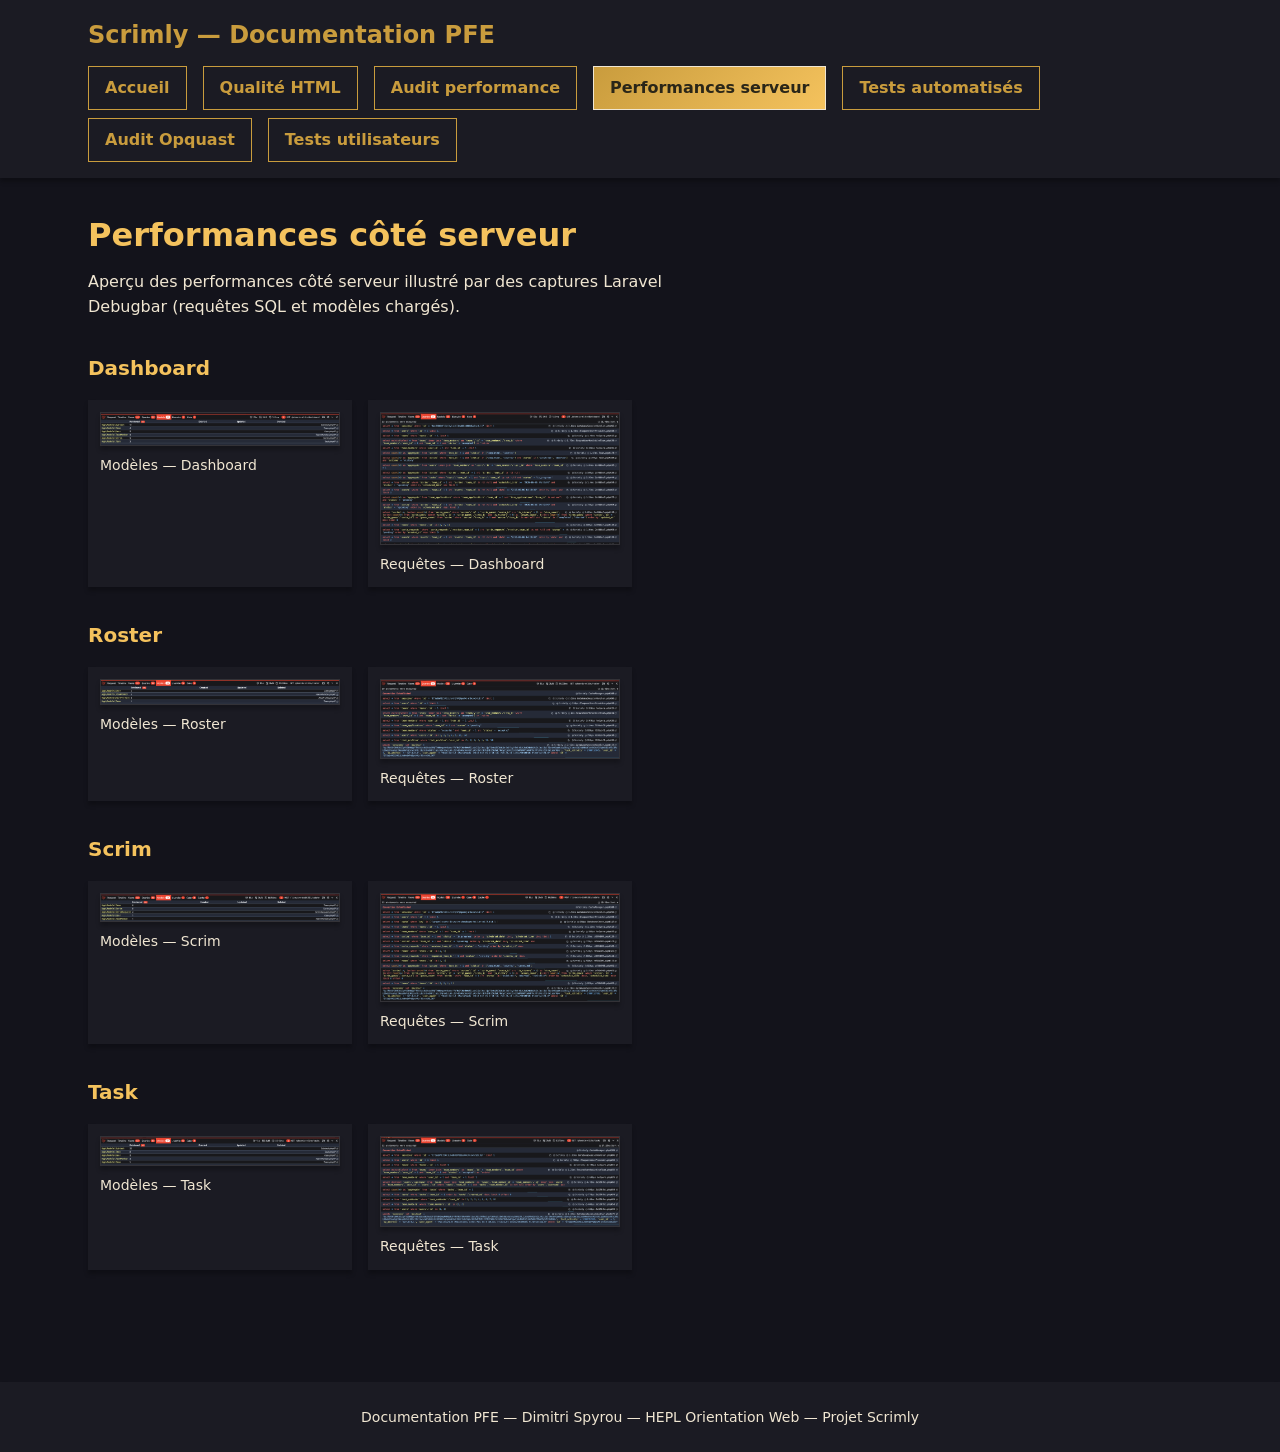
==== performances-serveur.html @ eb911544 "second commit" ====
<!DOCTYPE html>
<html lang="fr">
<head>
    <meta charset="UTF-8">
    <meta name="viewport" content="width=device-width, initial-scale=1.0">
    <title>Performances côté serveur — Documentation PFE Scrimly</title>
    <link rel="stylesheet" href="css/style.css">
</head>
<body>
    <a class="skip-link" href="#contenu-principal">Passer au contenu</a>

    <header class="site-header">
        <div class="site-header__inner">
            <p class="site-header__title">Scrimly — Documentation PFE</p>
            <nav class="site-nav" aria-label="Navigation principale">
                <ul class="site-nav__list" role="list">
                    <li><a class="site-nav__link" href="index.html">Accueil</a></li>
                    <li><a class="site-nav__link" href="qualite-html.html">Qualité HTML</a></li>
                    <li><a class="site-nav__link" href="audit-performance.html">Audit performance</a></li>
                    <li><a class="site-nav__link site-nav__link--active" href="performances-serveur.html" aria-current="page">Performances serveur</a></li>
                    <li><a class="site-nav__link" href="tests-automatises.html">Tests automatisés</a></li>
                    <li><a class="site-nav__link" href="audit-opquast.html">Audit Opquast</a></li>
                    <li><a class="site-nav__link" href="tests-utilisateurs.html">Tests utilisateurs</a></li>
                </ul>
            </nav>
        </div>
    </header>

    <main id="contenu-principal" class="site-main">
        <h1 class="page-title">Performances côté serveur</h1>
        <p class="page-intro">
            Aperçu des performances côté serveur illustré par des captures Laravel Debugbar
            (requêtes SQL et modèles chargés).
        </p>

        <section class="section" aria-labelledby="perf-serveur">
            <h2 id="perf-serveur" class="sr-only">Captures Laravel Debugbar</h2>

            <section class="subsection" aria-labelledby="dashboard">
                <h3 id="dashboard" class="subsection__title">Dashboard</h3>
                <ul class="screenshot-grid" role="list">
                    <li>
                        <figure class="figure">
                            <img src="Githubpages/ScreenshotLaravelDebugToolbar/Dashboard/ModelDashboard.png"
                                 alt="Laravel Debugbar — modèles chargés sur le dashboard"
                                 loading="lazy">
                            <figcaption class="figure__caption">Modèles — Dashboard</figcaption>
                        </figure>
                    </li>
                    <li>
                        <figure class="figure">
                            <img src="Githubpages/ScreenshotLaravelDebugToolbar/Dashboard/QuerryDashboard.png"
                                 alt="Laravel Debugbar — requêtes SQL sur le dashboard"
                                 loading="lazy">
                            <figcaption class="figure__caption">Requêtes — Dashboard</figcaption>
                        </figure>
                    </li>
                </ul>
            </section>

            <section class="subsection" aria-labelledby="roster">
                <h3 id="roster" class="subsection__title">Roster</h3>
                <ul class="screenshot-grid" role="list">
                    <li>
                        <figure class="figure">
                            <img src="Githubpages/ScreenshotLaravelDebugToolbar/Roster/ModelRoster.png"
                                 alt="Laravel Debugbar — modèles chargés sur la page roster"
                                 loading="lazy">
                            <figcaption class="figure__caption">Modèles — Roster</figcaption>
                        </figure>
                    </li>
                    <li>
                        <figure class="figure">
                            <img src="Githubpages/ScreenshotLaravelDebugToolbar/Roster/QuerryRoster.png"
                                 alt="Laravel Debugbar — requêtes SQL sur la page roster"
                                 loading="lazy">
                            <figcaption class="figure__caption">Requêtes — Roster</figcaption>
                        </figure>
                    </li>
                </ul>
            </section>

            <section class="subsection" aria-labelledby="scrim">
                <h3 id="scrim" class="subsection__title">Scrim</h3>
                <ul class="screenshot-grid" role="list">
                    <li>
                        <figure class="figure">
                            <img src="Githubpages/ScreenshotLaravelDebugToolbar/Scrim/ModelScrim.png"
                                 alt="Laravel Debugbar — modèles chargés sur la page scrim"
                                 loading="lazy">
                            <figcaption class="figure__caption">Modèles — Scrim</figcaption>
                        </figure>
                    </li>
                    <li>
                        <figure class="figure">
                            <img src="Githubpages/ScreenshotLaravelDebugToolbar/Scrim/QuerryScrim.png"
                                 alt="Laravel Debugbar — requêtes SQL sur la page scrim"
                                 loading="lazy">
                            <figcaption class="figure__caption">Requêtes — Scrim</figcaption>
                        </figure>
                    </li>
                </ul>
            </section>

            <section class="subsection" aria-labelledby="task">
                <h3 id="task" class="subsection__title">Task</h3>
                <ul class="screenshot-grid" role="list">
                    <li>
                        <figure class="figure">
                            <img src="Githubpages/ScreenshotLaravelDebugToolbar/Task/ModelTask.png"
                                 alt="Laravel Debugbar — modèles chargés sur la page task"
                                 loading="lazy">
                            <figcaption class="figure__caption">Modèles — Task</figcaption>
                        </figure>
                    </li>
                    <li>
                        <figure class="figure">
                            <img src="Githubpages/ScreenshotLaravelDebugToolbar/Task/QuerryTask.png"
                                 alt="Laravel Debugbar — requêtes SQL sur la page task"
                                 loading="lazy">
                            <figcaption class="figure__caption">Requêtes — Task</figcaption>
                        </figure>
                    </li>
                </ul>
            </section>
        </section>
    </main>

    <footer class="site-footer">
        <p>Documentation PFE — Dimitri Spyrou — HEPL Orientation Web — Projet Scrimly</p>
    </footer>
</body>
</html>
---- css/style.css ----
/* Scrimly — tokens design documentation PFE */

:root {
    --color-bg-main: #13131B;
    --color-bg-main-2: #171720;
    --color-bg-widget: #1B1B23;
    --color-bg-card: #333237;
    --color-bg-gold: #C99C3D;
    --color-input-bg: #0D0E12;
    --color-gold: #C99C3D;
    --color-gold-light: #F4C25D;
    --color-gold-contrast: #2A2618;
    --color-gold-border: #F0E6D2;
    --color-text-primary: #FFFFFF;
    --color-text-secondary: #F0E6D2;
    --gradient-gold: linear-gradient(135deg, #C99C3D 0%, #F4C25D 100%);
    --shadow-basic: 0 4px 4px rgba(0, 0, 0, 0.25);
    --max-width: 72rem;
    --spacing: 1.5rem;
}

*,
*::before,
*::after {
    box-sizing: border-box;
    border-radius: 0;
}

html {
    scroll-behavior: smooth;
}

body {
    margin: 0;
    font-family: system-ui, -apple-system, BlinkMacSystemFont, "Segoe UI", sans-serif;
    font-size: 1rem;
    line-height: 1.6;
    color: var(--color-text-primary);
    background-color: var(--color-bg-main);
}

img {
    max-width: 100%;
    height: auto;
    display: block;
    border-radius: 0;
}

a {
    color: var(--color-gold);
    text-decoration: none;
}

a:hover {
    text-decoration: underline;
}

a:focus-visible {
    outline: none;
    box-shadow: 0 0 0 2px var(--color-gold);
}

/* Skip link */
.skip-link {
    position: absolute;
    top: -100%;
    left: var(--spacing);
    z-index: 100;
    padding: 0.5em 1em;
    background: var(--gradient-gold);
    color: var(--color-gold-contrast);
    font-weight: 700;
    border: 1px solid var(--color-gold-border);
}

.skip-link:focus {
    top: var(--spacing);
}

/* Screen reader only */
.sr-only {
    position: absolute;
    width: 1px;
    height: 1px;
    padding: 0;
    margin: -1px;
    overflow: hidden;
    clip: rect(0, 0, 0, 0);
    white-space: nowrap;
    border: 0;
}

/* Header & nav */
.site-header {
    background-color: var(--color-bg-widget);
    box-shadow: var(--shadow-basic);
    position: sticky;
    top: 0;
    z-index: 50;
}

.site-header__inner {
    max-width: var(--max-width);
    margin: 0 auto;
    padding: 1rem var(--spacing);
}

.site-header__title {
    margin: 0 0 0.75rem;
    font-size: 1.5rem;
    font-weight: 700;
    color: var(--color-gold);
}

.site-nav__list {
    display: flex;
    flex-wrap: wrap;
    gap: 0.5rem 1rem;
    list-style: none;
    margin: 0;
    padding: 0;
}

.site-nav__link {
    display: inline-block;
    padding: 0.5em 1em;
    font-weight: 700;
    color: var(--color-gold);
    border: 1px solid var(--color-gold);
    background: transparent;
}

.site-nav__link:hover {
    background: var(--gradient-gold);
    color: var(--color-gold-contrast);
    border-color: var(--color-gold-border);
    text-decoration: none;
}

.site-nav__link--active {
    background: var(--gradient-gold);
    color: var(--color-gold-contrast);
    border-color: var(--color-gold-border);
}

/* Main layout */
.site-main {
    max-width: var(--max-width);
    margin: 0 auto;
    padding: 2rem var(--spacing) 4rem;
}

.page-title {
    margin: 0 0 0.5rem;
    font-size: 2rem;
    color: var(--color-gold-light);
}

.page-intro {
    margin: 0 0 2rem;
    color: var(--color-text-secondary);
    max-width: 60ch;
}

/* Sections */
.section {
    margin-bottom: 3rem;
}

.section__title {
    margin: 0 0 1.25rem;
    font-size: 1.5rem;
    color: var(--color-gold);
    border-bottom: 1px solid var(--color-bg-card);
    padding-bottom: 0.5rem;
}

.subsection {
    margin-bottom: 2rem;
}

.subsection__title {
    margin: 0 0 1rem;
    font-size: 1.25rem;
    color: var(--color-gold-light);
}

/* Cards (accueil) */
.card-grid {
    display: grid;
    grid-template-columns: repeat(auto-fill, minmax(18rem, 1fr));
    gap: var(--spacing);
    list-style: none;
    margin: 0;
    padding: 0;
}

.card {
    background-color: var(--color-bg-card);
    box-shadow: var(--shadow-basic);
    padding: 1.5rem;
}

.card__title {
    margin: 0 0 0.75rem;
    font-size: 1.125rem;
    color: var(--color-gold-light);
}

.card__text {
    margin: 0 0 1rem;
    color: var(--color-text-secondary);
    font-size: 0.9375rem;
}

/* CTAs */
.cta-primary {
    display: inline-block;
    padding: 0.5em 1em;
    background: var(--gradient-gold);
    color: var(--color-gold-contrast);
    border: 1px solid var(--color-gold-border);
    font-weight: 700;
}

.cta-primary:hover {
    background: transparent;
    color: var(--color-gold);
    border-color: var(--color-gold);
    text-decoration: none;
}

.cta-primary:focus-visible {
    box-shadow: 0 0 0 2px var(--color-gold);
}

/* Content lists */
.content-list {
    list-style: none;
    margin: 0;
    padding: 0;
}

.content-list > li {
    margin-bottom: 2rem;
    background-color: var(--color-bg-widget);
    box-shadow: var(--shadow-basic);
    padding: 1.25rem;
}

.content-list > li:last-child {
    margin-bottom: 0;
}

.content-list__heading {
    margin: 0 0 1rem;
    font-size: 1.125rem;
    color: var(--color-gold-light);
}

.content-list--compact > li {
    padding: 0.75rem 1.25rem;
}

/* Figures & screenshots */
.figure {
    margin: 0;
}

.figure img {
    box-shadow: var(--shadow-basic);
    border: 1px solid var(--color-bg-card);
}

.figure__caption {
    margin-top: 0.5rem;
    font-size: 0.875rem;
    color: var(--color-text-secondary);
}

.screenshot-grid {
    display: grid;
    grid-template-columns: repeat(auto-fill, minmax(16rem, 1fr));
    gap: 1rem;
    list-style: none;
    margin: 0;
    padding: 0;
}

.screenshot-grid > li {
    background-color: var(--color-bg-widget);
    box-shadow: var(--shadow-basic);
    padding: 0.75rem;
}

/* Semantic list (guideline) */
.semantic-list {
    margin: 0;
    padding-left: 1.5rem;
}

.semantic-list > li {
    margin-bottom: 1rem;
    color: var(--color-text-secondary);
}

.semantic-list > li strong {
    color: var(--color-text-primary);
}

/* Opquast rules */
.rule-list {
    list-style: none;
    margin: 0;
    padding: 0;
}

.rule-list > li {
    margin-bottom: 2rem;
    background-color: var(--color-bg-widget);
    box-shadow: var(--shadow-basic);
    padding: 1.25rem;
}

.rule-list__title {
    margin: 0 0 1rem;
    font-size: 1rem;
    font-weight: 700;
    color: var(--color-gold-light);
}

/* Prose */
.prose {
    color: var(--color-text-secondary);
    max-width: 70ch;
}

.prose p {
    margin: 0 0 1rem;
}

.prose p:last-child {
    margin-bottom: 0;
}

.prose--spaced {
    margin-top: 1rem;
}

/* Video embed */
.video-embed {
    position: relative;
    width: 100%;
    max-width: 56rem;
    aspect-ratio: 16 / 9;
    background-color: var(--color-bg-widget);
    box-shadow: var(--shadow-basic);
}

.video-embed iframe {
    position: absolute;
    top: 0;
    left: 0;
    width: 100%;
    height: 100%;
    border: 0;
    border-radius: 0;
}

.video-placeholder {
    display: flex;
    align-items: center;
    justify-content: center;
    min-height: 20rem;
    padding: 2rem;
    background-color: var(--color-bg-widget);
    box-shadow: var(--shadow-basic);
    color: var(--color-text-secondary);
    text-align: center;
}

/* Analysis tasks */
.task-block {
    margin-bottom: 2rem;
    padding: 1.25rem;
    background-color: var(--color-bg-widget);
    box-shadow: var(--shadow-basic);
}

.task-block__title {
    margin: 0 0 1rem;
    font-size: 1.125rem;
    color: var(--color-gold-light);
}

.task-block h4 {
    margin: 1rem 0 0.5rem;
    font-size: 0.9375rem;
    color: var(--color-gold);
}

.task-block p {
    margin: 0;
    color: var(--color-text-secondary);
    font-style: italic;
}

/* Footer */
.site-footer {
    background-color: var(--color-bg-widget);
    box-shadow: var(--shadow-basic);
    padding: 1.5rem var(--spacing);
    text-align: center;
    color: var(--color-text-secondary);
    font-size: 0.875rem;
}

.site-footer p {
    margin: 0;
    max-width: var(--max-width);
    margin-inline: auto;
}
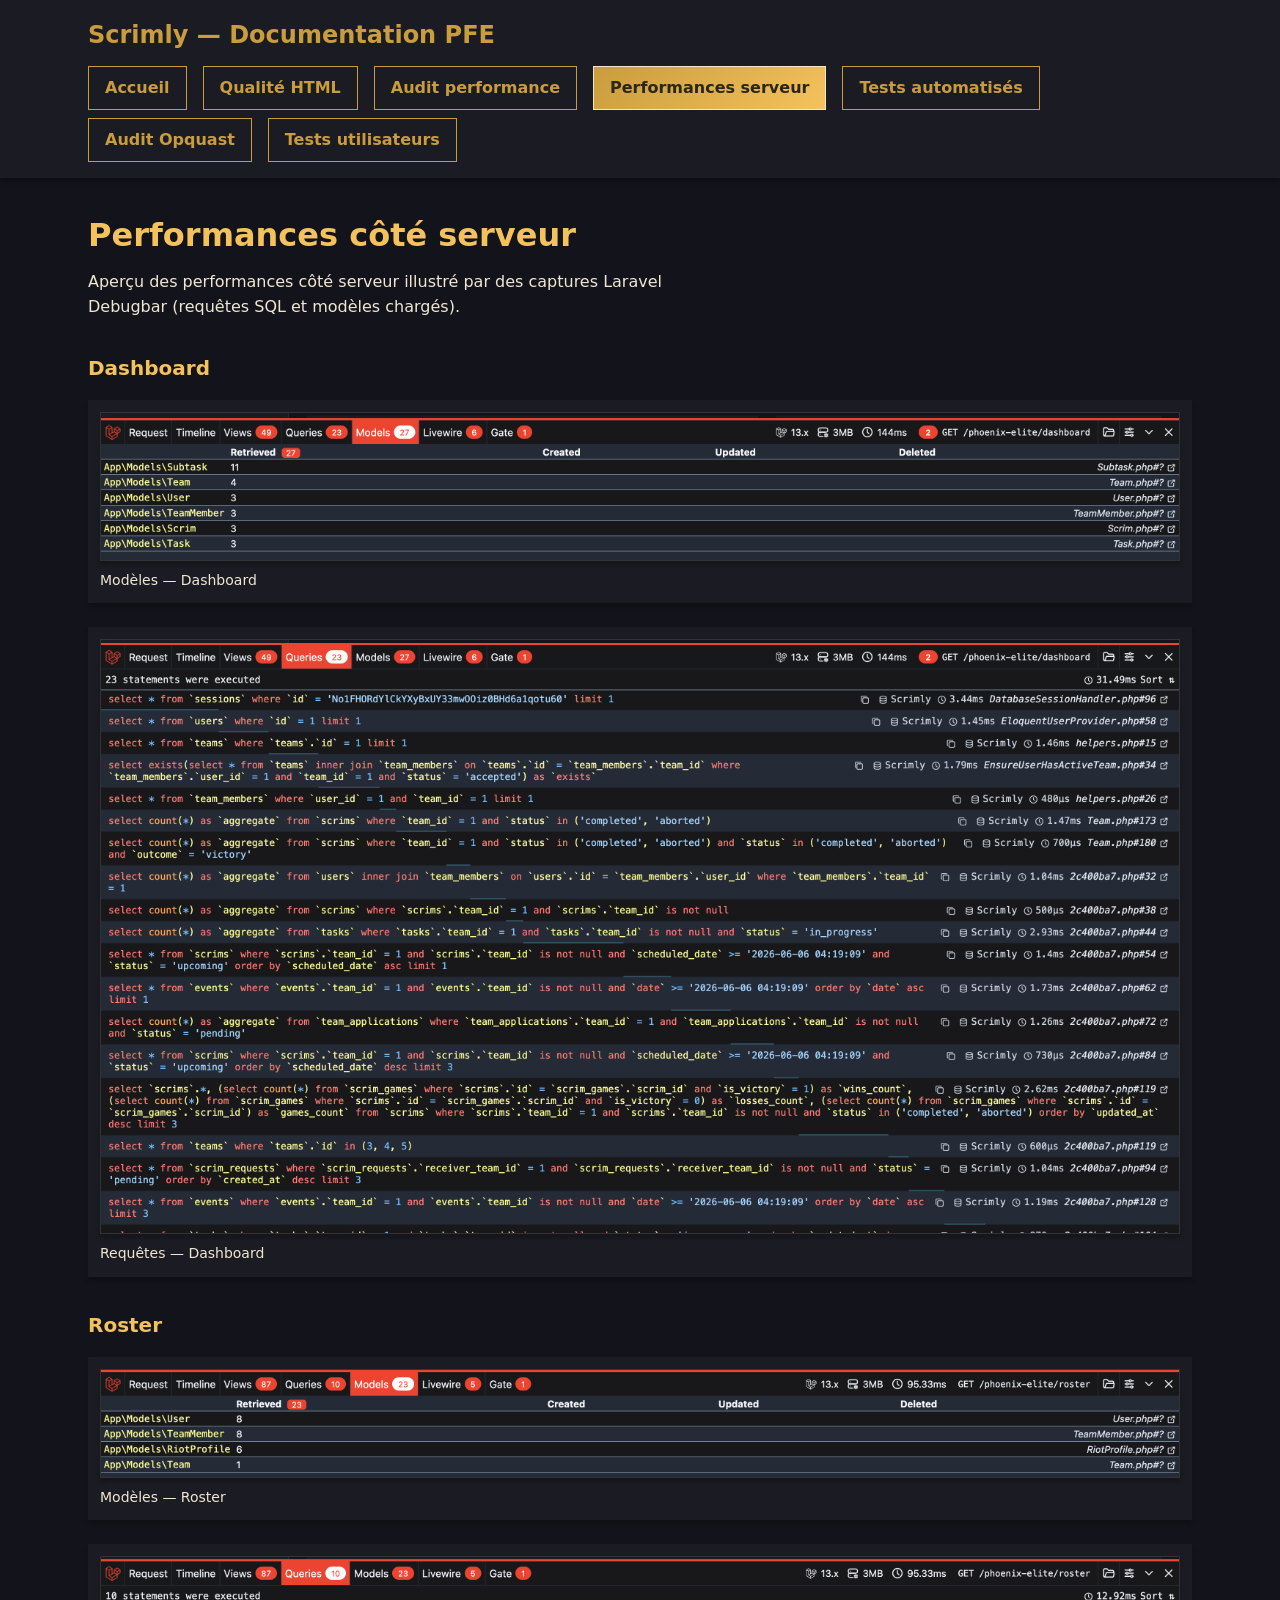
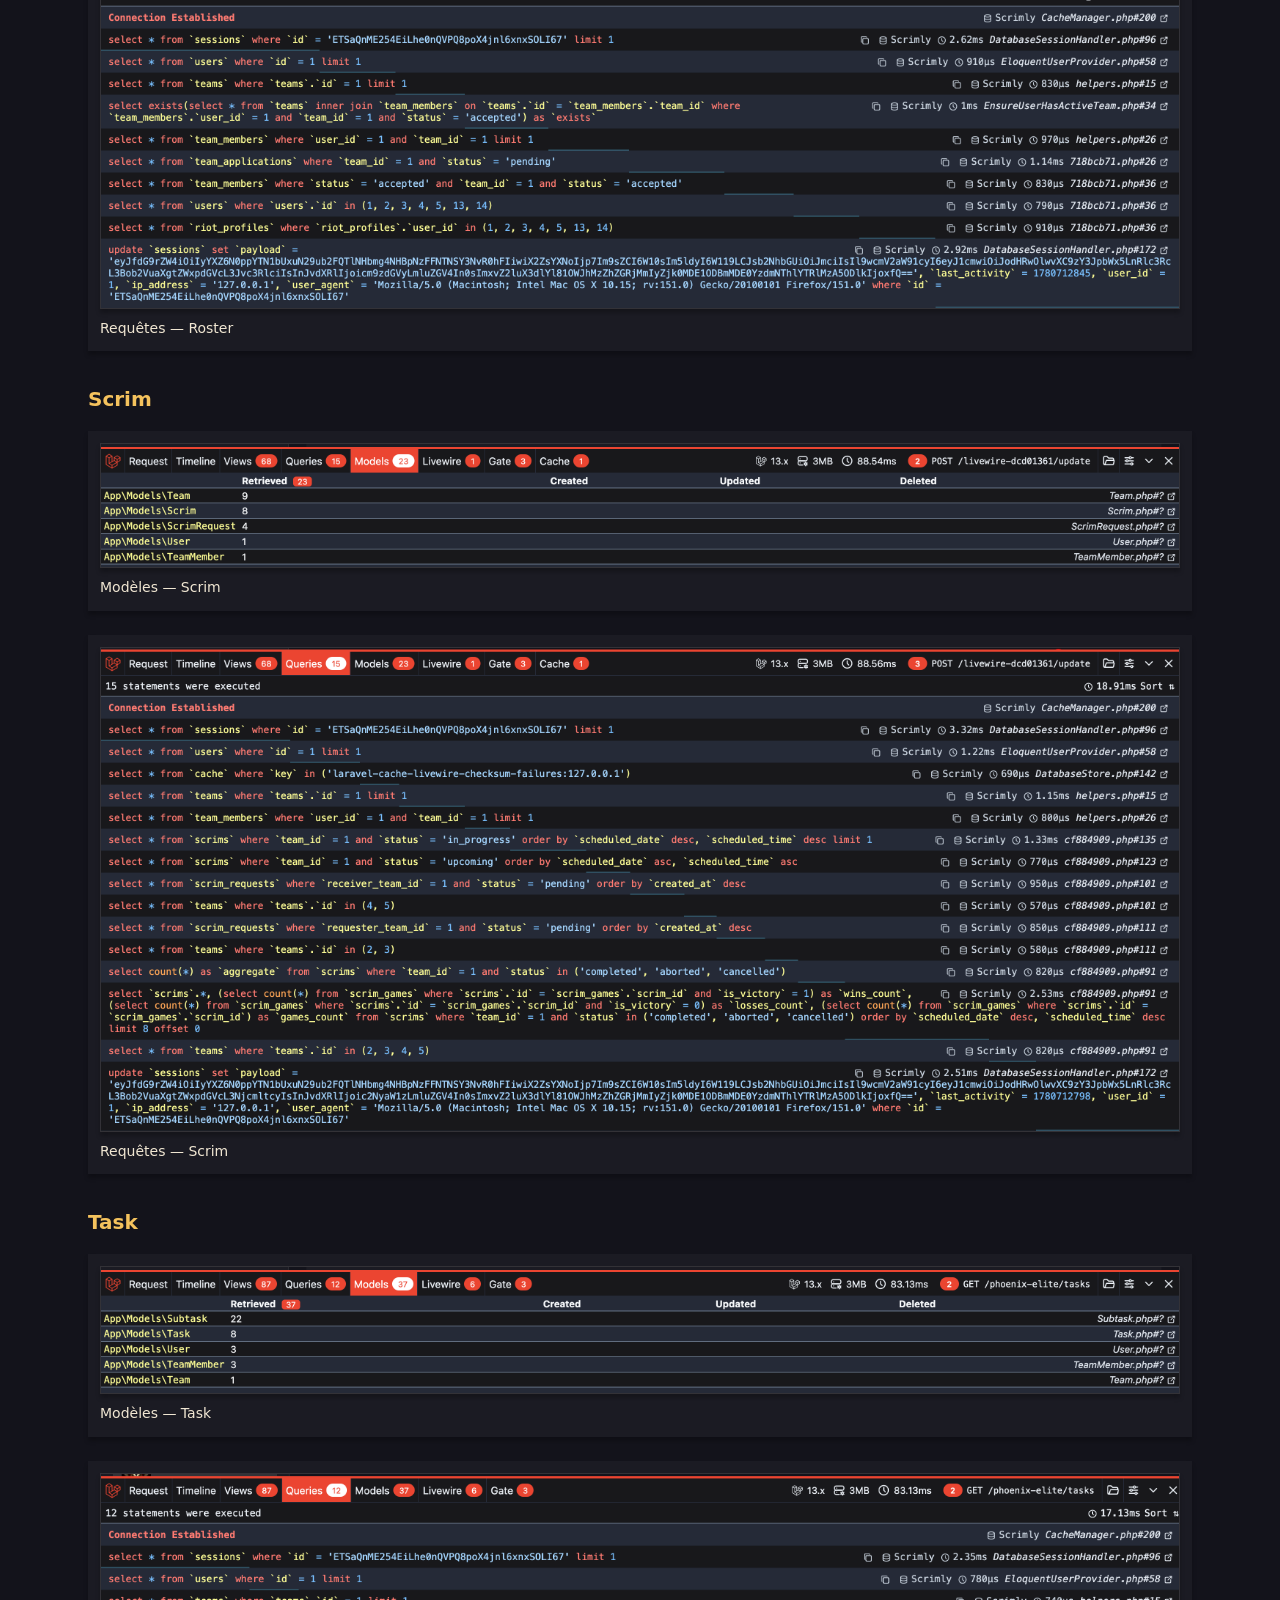
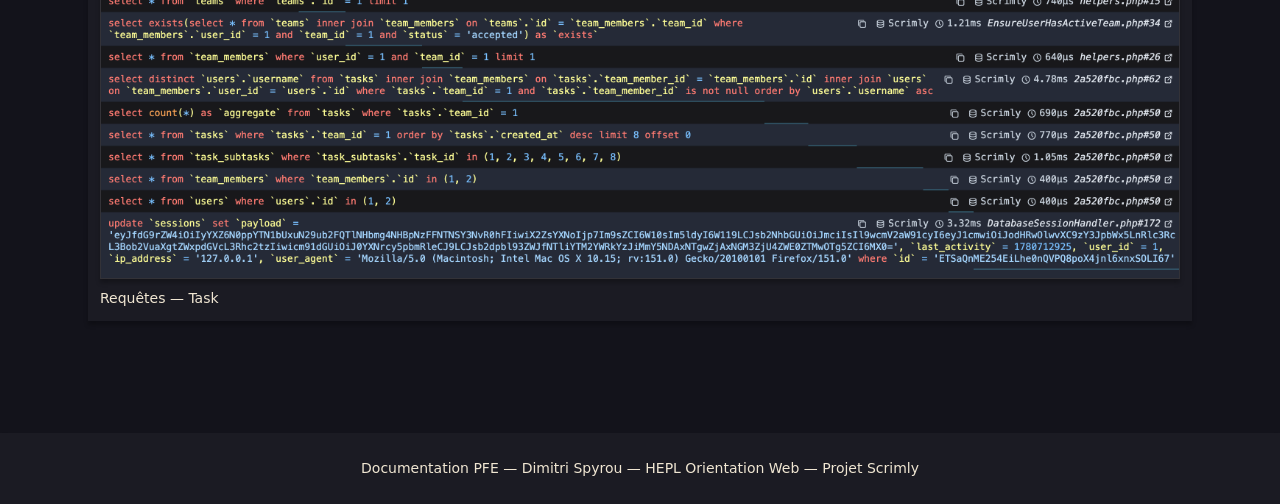
==== commit 435c9975: "Fourth commit" ====
--- a/performances-serveur.html
+++ b/performances-serveur.html
@@ -38,7 +38,7 @@
 
             <section class="subsection" aria-labelledby="dashboard">
                 <h3 id="dashboard" class="subsection__title">Dashboard</h3>
-                <ul class="screenshot-grid" role="list">
+                <ul class="screenshot-stack" role="list">
                     <li>
                         <figure class="figure">
                             <img src="Githubpages/ScreenshotLaravelDebugToolbar/Dashboard/ModelDashboard.png"
@@ -60,7 +60,7 @@
 
             <section class="subsection" aria-labelledby="roster">
                 <h3 id="roster" class="subsection__title">Roster</h3>
-                <ul class="screenshot-grid" role="list">
+                <ul class="screenshot-stack" role="list">
                     <li>
                         <figure class="figure">
                             <img src="Githubpages/ScreenshotLaravelDebugToolbar/Roster/ModelRoster.png"
@@ -82,7 +82,7 @@
 
             <section class="subsection" aria-labelledby="scrim">
                 <h3 id="scrim" class="subsection__title">Scrim</h3>
-                <ul class="screenshot-grid" role="list">
+                <ul class="screenshot-stack" role="list">
                     <li>
                         <figure class="figure">
                             <img src="Githubpages/ScreenshotLaravelDebugToolbar/Scrim/ModelScrim.png"
@@ -104,7 +104,7 @@
 
             <section class="subsection" aria-labelledby="task">
                 <h3 id="task" class="subsection__title">Task</h3>
-                <ul class="screenshot-grid" role="list">
+                <ul class="screenshot-stack" role="list">
                     <li>
                         <figure class="figure">
                             <img src="Githubpages/ScreenshotLaravelDebugToolbar/Task/ModelTask.png"
--- a/css/style.css
+++ b/css/style.css
@@ -170,7 +170,7 @@
 .section__title {
     margin: 0 0 1.25rem;
     font-size: 1.5rem;
-    color: var(--color-gold);
+    color: var(--color-text-primary);
     border-bottom: 1px solid var(--color-bg-card);
     padding-bottom: 0.5rem;
 }
@@ -280,17 +280,42 @@
 
 .screenshot-grid {
     display: grid;
-    grid-template-columns: repeat(auto-fill, minmax(16rem, 1fr));
-    gap: 1rem;
-    list-style: none;
-    margin: 0;
-    padding: 0;
+    grid-template-columns: repeat(2, 1fr);
+    gap: var(--spacing);
+    list-style: none;
+    margin: 0;
+    padding: 0;
+}
+
+@media (max-width: 40rem) {
+    .screenshot-grid {
+        grid-template-columns: 1fr;
+    }
 }
 
 .screenshot-grid > li {
     background-color: var(--color-bg-widget);
     box-shadow: var(--shadow-basic);
     padding: 0.75rem;
+}
+
+.screenshot-stack {
+    display: flex;
+    flex-direction: column;
+    gap: var(--spacing);
+    list-style: none;
+    margin: 0;
+    padding: 0;
+}
+
+.screenshot-stack > li {
+    background-color: var(--color-bg-widget);
+    box-shadow: var(--shadow-basic);
+    padding: 0.75rem;
+}
+
+.screenshot-stack .figure img {
+    width: 100%;
 }
 
 /* Semantic list (guideline) */
